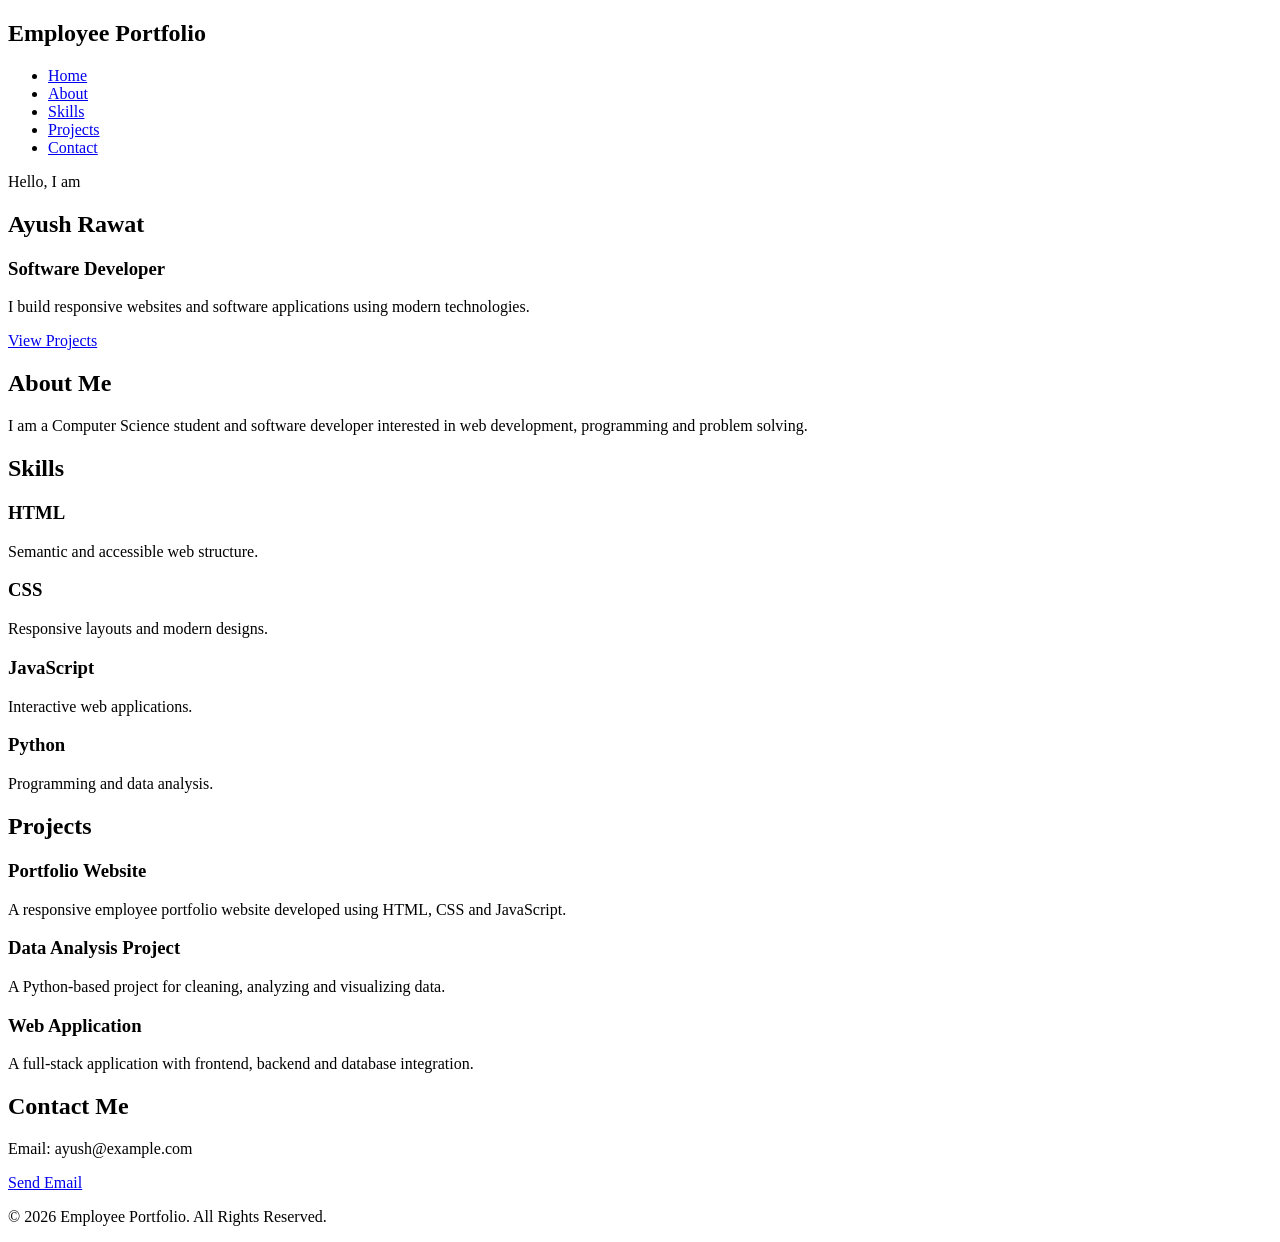
==== Assignment_1_question_6/frontend/index.html @ ab770b26 "2nd question of assignment" ====
<!DOCTYPE html>
<html lang="en">
<head>
    <meta charset="UTF-8">
    <meta name="viewport" content="width=device-width, initial-scale=1.0">

    <title>Employee Portfolio</title>

    <link rel="stylesheet" href="css/style.css">
</head>

<body>

    <header class="header">
        <nav class="navbar">
            <h1 class="logo">Employee Portfolio</h1>

            <ul class="nav-links">
                <li><a href="#home">Home</a></li>
                <li><a href="#about">About</a></li>
                <li><a href="#skills">Skills</a></li>
                <li><a href="#projects">Projects</a></li>
                <li><a href="#contact">Contact</a></li>
            </ul>
        </nav>
    </header>

    <main>

        <section id="home" class="hero">
            <div class="hero-content">
                <p>Hello, I am</p>

                <h2>Ayush Rawat</h2>

                <h3>Software Developer</h3>

                <p>
                    I build responsive websites and software
                    applications using modern technologies.
                </p>

                <a href="#projects" class="btn">
                    View Projects
                </a>
            </div>
        </section>


        <section id="about" class="section">
            <h2>About Me</h2>

            <p>
                I am a Computer Science student and software
                developer interested in web development,
                programming and problem solving.
            </p>
        </section>


        <section id="skills" class="section">
            <h2>Skills</h2>

            <div class="skills-container">
                <article class="skill-card">
                    <h3>HTML</h3>
                    <p>Semantic and accessible web structure.</p>
                </article>

                <article class="skill-card">
                    <h3>CSS</h3>
                    <p>Responsive layouts and modern designs.</p>
                </article>

                <article class="skill-card">
                    <h3>JavaScript</h3>
                    <p>Interactive web applications.</p>
                </article>

                <article class="skill-card">
                    <h3>Python</h3>
                    <p>Programming and data analysis.</p>
                </article>
            </div>
        </section>


        <section id="projects" class="section">
            <h2>Projects</h2>

            <div class="projects-container">

                <article class="project-card">
                    <h3>Portfolio Website</h3>

                    <p>
                        A responsive employee portfolio website
                        developed using HTML, CSS and JavaScript.
                    </p>
                </article>

                <article class="project-card">
                    <h3>Data Analysis Project</h3>

                    <p>
                        A Python-based project for cleaning,
                        analyzing and visualizing data.
                    </p>
                </article>

                <article class="project-card">
                    <h3>Web Application</h3>

                    <p>
                        A full-stack application with frontend,
                        backend and database integration.
                    </p>
                </article>

            </div>
        </section>


        <section id="contact" class="section contact">
            <h2>Contact Me</h2>

            <p>Email: ayush@example.com</p>

            <a href="mailto:ayush@example.com" class="btn">
                Send Email
            </a>
        </section>

    </main>


    <footer class="footer">
        <p>&copy; 2026 Employee Portfolio. All Rights Reserved.</p>
    </footer>

    <script src="js/script.js"></script>

</body>
</html>
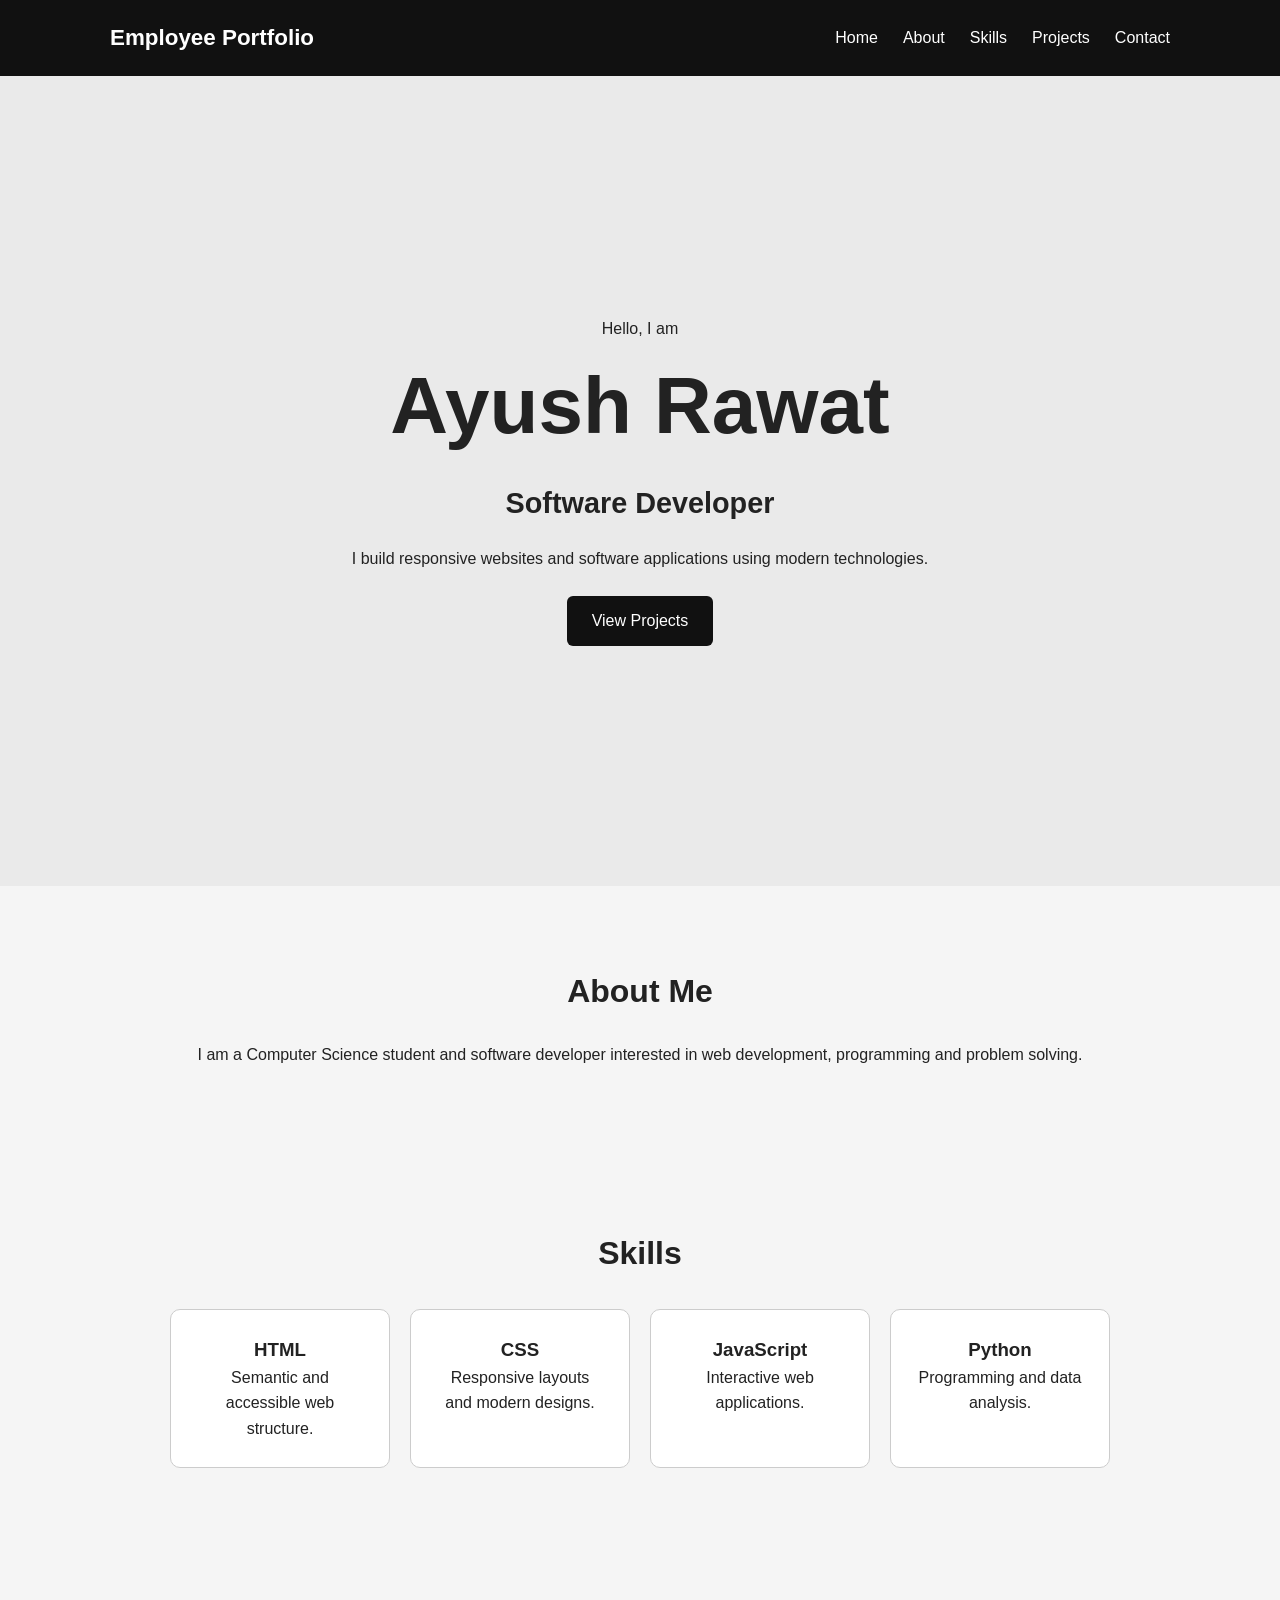
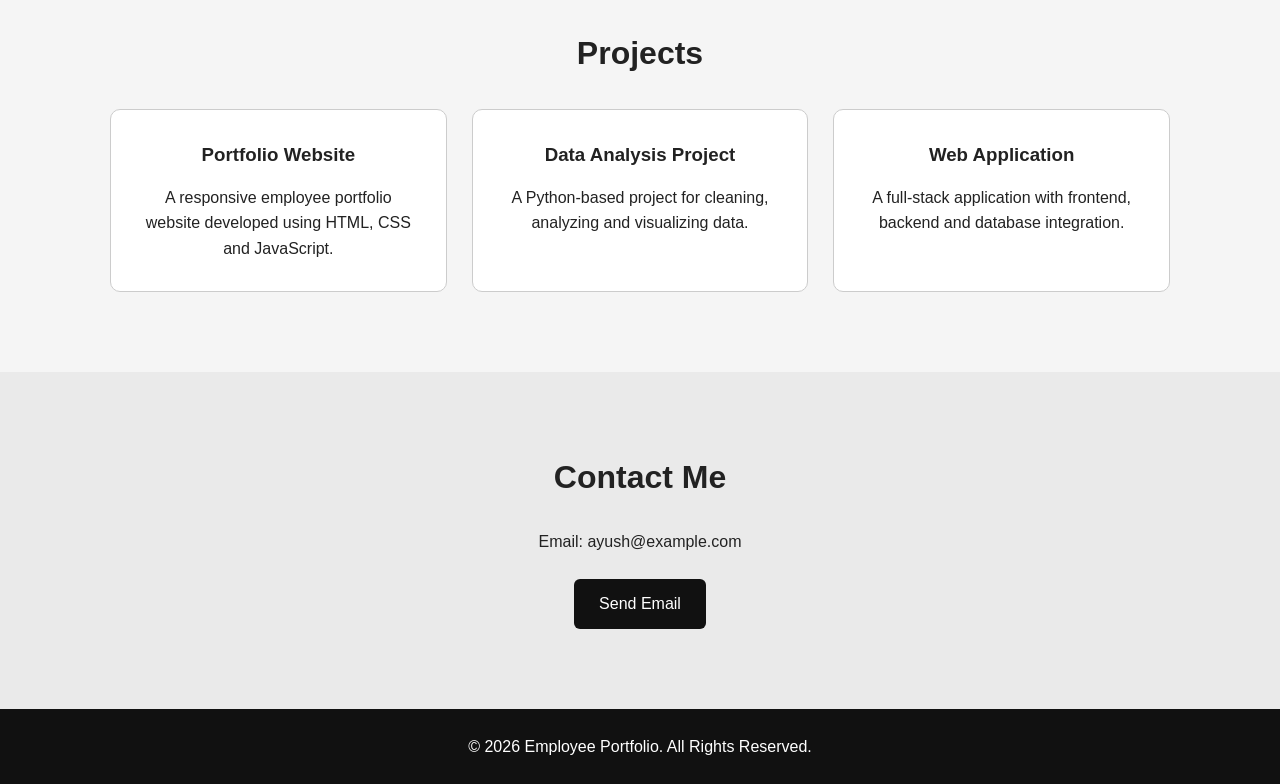
==== commit 335e52a0: "new changes" ====
--- a/Assignment_1_question_6/frontend/index.html
+++ b/Assignment_1_question_6/frontend/index.html
@@ -6,7 +6,7 @@
 
     <title>Employee Portfolio</title>
 
-    <link rel="stylesheet" href="css/style.css">
+    <link rel="stylesheet" href="style.css">
 </head>
 
 <body>
@@ -138,7 +138,7 @@
         <p>&copy; 2026 Employee Portfolio. All Rights Reserved.</p>
     </footer>
 
-    <script src="js/script.js"></script>
+    <script src="script.js"></script>
 
 </body>
 </html>
--- a/Assignment_1_question_6/frontend/style.css
+++ b/Assignment_1_question_6/frontend/style.css
@@ -0,0 +1,240 @@
+* {
+    box-sizing: border-box;
+    margin: 0;
+    padding: 0;
+}
+
+html {
+    scroll-behavior: smooth;
+}
+
+body {
+    font-family: Arial, sans-serif;
+    line-height: 1.6;
+    color: #222;
+    background: #f5f5f5;
+}
+
+
+/* Header */
+
+.header {
+    position: sticky;
+    top: 0;
+    z-index: 100;
+
+    background: #111;
+    color: white;
+}
+
+.navbar {
+    max-width: 1100px;
+    margin: auto;
+    padding: 20px;
+
+    display: flex;
+    justify-content: space-between;
+    align-items: center;
+}
+
+.logo {
+    font-size: 1.4rem;
+}
+
+.nav-links {
+    display: flex;
+    gap: 25px;
+
+    list-style: none;
+}
+
+.nav-links a {
+    color: white;
+    text-decoration: none;
+}
+
+.nav-links a:hover {
+    text-decoration: underline;
+}
+
+
+/* Hero */
+
+.hero {
+    min-height: 90vh;
+    padding: 80px 20px;
+
+    display: flex;
+    justify-content: center;
+    align-items: center;
+
+    text-align: center;
+    background: #eaeaea;
+
+    position: relative;
+}
+
+.hero-content {
+    max-width: 700px;
+}
+
+.hero h2 {
+    font-size: clamp(2.5rem, 8vw, 5rem);
+}
+
+.hero h3 {
+    margin: 10px 0 20px;
+    font-size: 1.8rem;
+}
+
+.btn {
+    display: inline-block;
+
+    margin-top: 25px;
+    padding: 12px 25px;
+
+    background: #111;
+    color: white;
+
+    text-decoration: none;
+    border-radius: 6px;
+}
+
+.btn:hover {
+    background: #333;
+}
+
+
+/* Sections */
+
+.section {
+    max-width: 1100px;
+    margin: auto;
+    padding: 80px 20px;
+
+    text-align: center;
+}
+
+.section h2 {
+    margin-bottom: 25px;
+    font-size: 2rem;
+}
+
+
+/* Skills */
+
+.skills-container {
+    display: flex;
+    justify-content: center;
+    flex-wrap: wrap;
+
+    gap: 20px;
+    margin-top: 30px;
+}
+
+.skill-card {
+    width: 220px;
+    padding: 25px;
+
+    background: white;
+
+    border: 1px solid #ccc;
+    border-radius: 10px;
+}
+
+
+/* Projects */
+
+.projects-container {
+    display: grid;
+
+    grid-template-columns: repeat(3, 1fr);
+
+    gap: 25px;
+    margin-top: 30px;
+}
+
+.project-card {
+    padding: 30px;
+
+    background: white;
+
+    border: 1px solid #ccc;
+    border-radius: 10px;
+}
+
+.project-card h3 {
+    margin-bottom: 15px;
+}
+
+
+/* Contact */
+
+.contact {
+    background: #eaeaea;
+    max-width: 100%;
+}
+
+
+/* Footer */
+
+.footer {
+    padding: 25px;
+
+    text-align: center;
+
+    background: #111;
+    color: white;
+}
+
+
+/* Responsive Design */
+
+@media (max-width: 768px) {
+
+    .navbar {
+        flex-direction: column;
+        gap: 15px;
+    }
+
+    .nav-links {
+        justify-content: center;
+        flex-wrap: wrap;
+        gap: 15px;
+    }
+
+    .hero {
+        min-height: 80vh;
+    }
+
+    .projects-container {
+        grid-template-columns: 1fr;
+    }
+
+    .skill-card {
+        width: 100%;
+        max-width: 400px;
+    }
+
+    .skills-container {
+        flex-direction: column;
+        align-items: center;
+    }
+}
+
+
+@media (max-width: 480px) {
+
+    .section {
+        padding: 50px 15px;
+    }
+
+    .hero {
+        padding: 50px 15px;
+    }
+
+    .nav-links {
+        gap: 10px;
+        font-size: 0.9rem;
+    }
+}
